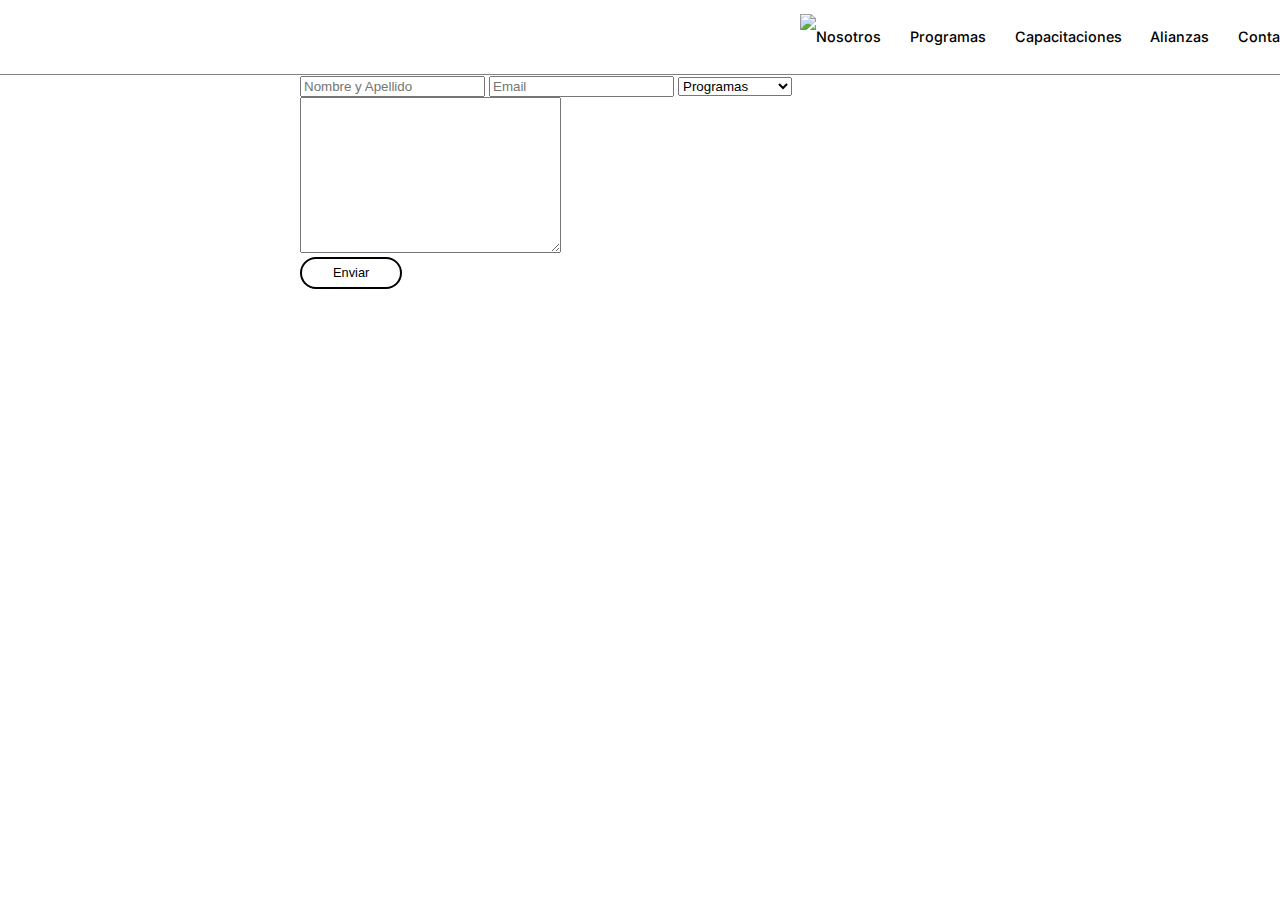
==== maquetacion/index.html @ 1fb301ec "I move styles from index to css" ====
<!DOCTYPE html>
<html lang="en">
<head>
    <meta charset="UTF-8">
    <meta http-equiv="X-UA-Compatible" content="IE=edge">
    <meta name="viewport" content="width=device-width, initial-scale=1.0">
    <title>Cluster 2 - X Academy</title>
    <link rel="stylesheet" href="https://necolas.github.io/normalize.css/8.0.1/normalize.css">
    <link rel="preconnect" href="https://fonts.googleapis.com">
    <link rel="preconnect" href="https://fonts.gstatic.com" crossorigin>
    <link href="https://fonts.googleapis.com/css2?family=Inter:wght@400;500;600&display=swap" rel="stylesheet">
    <link rel="stylesheet" href="styles.css">
</head>
<body class="mybody">
    <div id="navbar" class="mynavbar">
        <div id="navbar-left">
            <img src="technology-with-purpose.svg">
        </div>
        <div id="navbar-right" class="navbar-right">
            <p>Nosotros</p>
            <p>Programas</p>
            <p>Capacitaciones</p>
            <p>Alianzas</p>
            <p>Contacto</p>
            <button>Sumate +</button>
        </div>
    </div>
    <div id="contact-form">
        <form class="form-contact" action="">
            <div>
                <input type="text" placeholder="Nombre y Apellido">
                <input type="email" placeholder="Email">
                <select name="" id="">
                    <option value="">Programas</option>
                    <option value="">Capacitaciones</option>
                </select>
            </div>
            <div>
                <textarea name="" cols="30" rows="10"></textarea>
            </div>
            <div>
                <button>Enviar</button>
            </div>
        </form>
    </div>
</body>
</html>
---- maquetacion/styles.css ----
html {
    font-family: 'Inter', sans-serif;
    font-size: 16px;
}
.mybody{
    margin: 0;
}
.mynavbar{
    display: flex;
    border-bottom: 1px solid gray; 
    padding: 14px 800px;
    justify-content: space-between;
}
.navbar-right{
    display: flex;
    align-items: center;
}

p {
    margin-right: 2em;
    font-weight: bold;
    font-size: 0.9em;
    font-weight: 500;
}

button {
    background-color: white;
    border-radius: 30px;
    padding: 0px 1.5em;
    height: 2.5em;
    border: 2px solid black;
    font-size: 0.8em;
    width: 8em;
}

div#navbar-left img {
    width: 8em;
}
.fusion-logo{
    display: block;
    float: left;
    max-width: 100%;
}

.form-contact{
    margin: 0 300px;
}

@media (width >= 2500px) {
    html {
        font-size: 28px;
    }
}

@media (width >= 3500px) {
    html {
        font-size: 32px;
    }
}
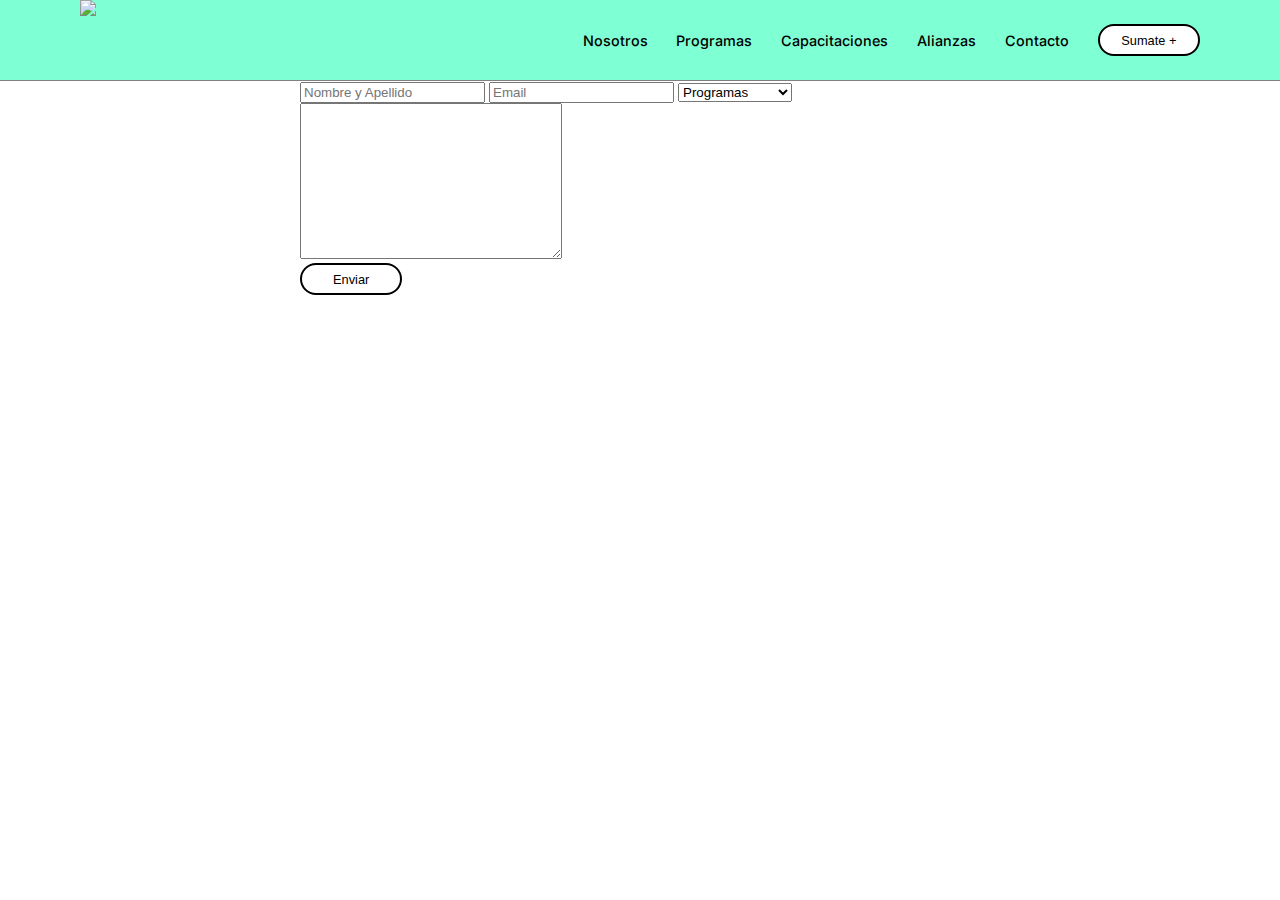
==== commit 1388f592: "header css" ====
--- a/maquetacion/index.html
+++ b/maquetacion/index.html
@@ -13,7 +13,7 @@
 </head>
 <body class="mybody">
     <div id="navbar" class="mynavbar">
-        <div id="navbar-left">
+        <div id="navbar-left" class="navbar-left">
             <img src="technology-with-purpose.svg">
         </div>
         <div id="navbar-right" class="navbar-right">
--- a/maquetacion/styles.css
+++ b/maquetacion/styles.css
@@ -11,14 +11,24 @@
 .mynavbar{
     display: flex;
     border-bottom: 1px solid gray; 
-    padding: 14px 800px;
+    padding: 0px 80px;
     justify-content: space-between;
+    background-color: aquamarine;
+    height: 80px;
+    
 }
 .navbar-right{
     display: flex;
     align-items: center;
+    
+    
+    
 }
+.navbar-left{
+    display: flex;
 
+    
+}
 p {
     margin-right: 2em;
     font-weight: bold;
@@ -28,7 +38,7 @@
 
 button {
     background-color: white;
-    border-radius: 30px;
+    border-radius: 32px;
     padding: 0px 1.5em;
     height: 2.5em;
     border: 2px solid black;
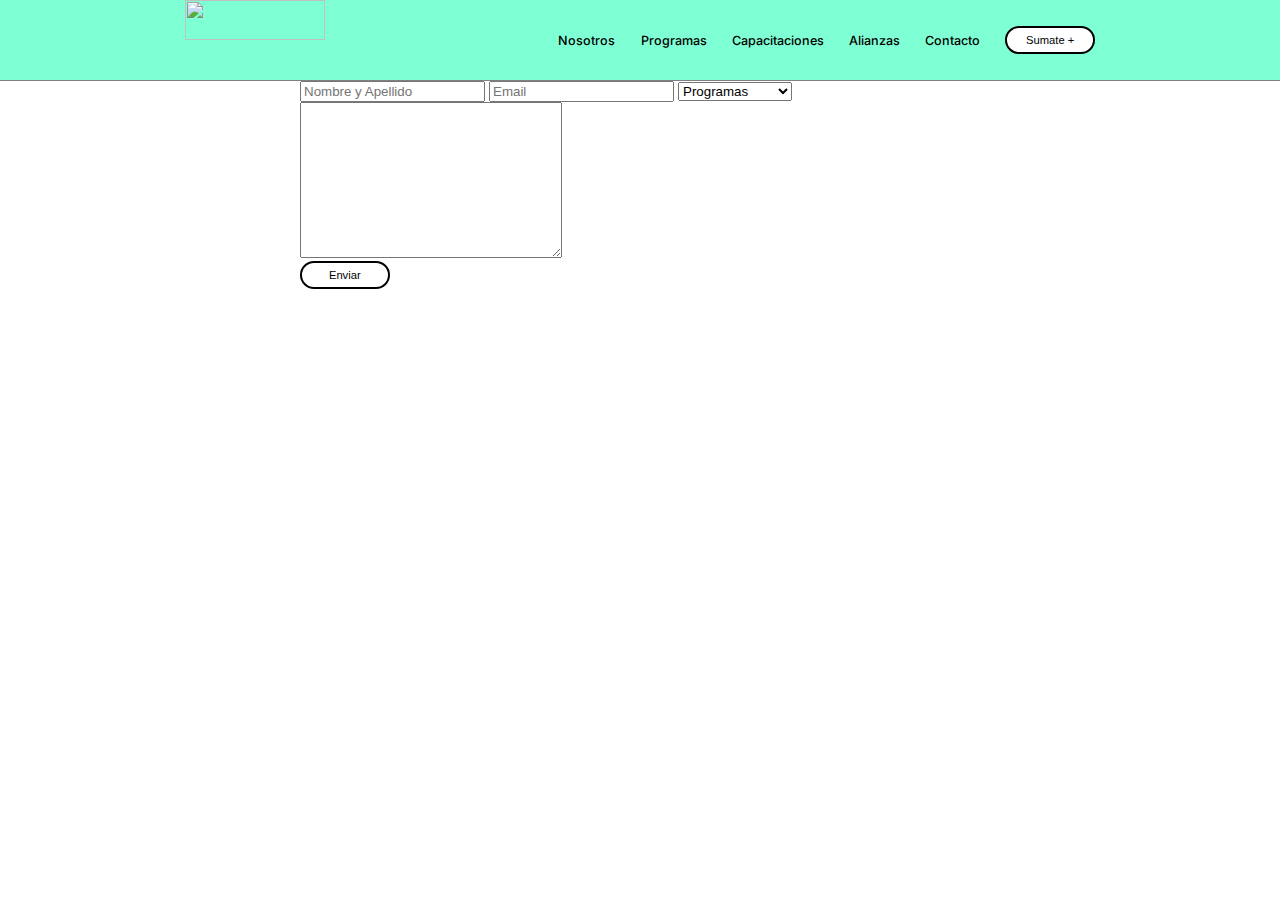
==== commit be7846d1: "acomodo componentes del header logo y font size de letras" ====
--- a/maquetacion/index.html
+++ b/maquetacion/index.html
@@ -14,7 +14,7 @@
 <body class="mybody">
     <div id="navbar" class="mynavbar">
         <div id="navbar-left" class="navbar-left">
-            <img src="technology-with-purpose.svg">
+            <img src="technology-with-purpose.svg" class="logo">
         </div>
         <div id="navbar-right" class="navbar-right">
             <p>Nosotros</p>
--- a/maquetacion/styles.css
+++ b/maquetacion/styles.css
@@ -3,7 +3,7 @@
 
 html {
     font-family: 'Inter', sans-serif;
-    font-size: 16px;
+    font-size: 14px;
 }
 .mybody{
     margin: 0;
@@ -11,11 +11,14 @@
 .mynavbar{
     display: flex;
     border-bottom: 1px solid gray; 
-    padding: 0px 80px;
+    padding: 0px 185px;
     justify-content: space-between;
     background-color: aquamarine;
     height: 80px;
-    
+ .logo{
+    height: 40px;
+    width: 142px;
+ }   
 }
 .navbar-right{
     display: flex;
@@ -26,8 +29,8 @@
 }
 .navbar-left{
     display: flex;
-
-    
+    float: left;
+    box-sizing: border-box;
 }
 p {
     margin-right: 2em;
@@ -47,7 +50,7 @@
 }
 
 div#navbar-left img {
-    width: 8em;
+    width: 10em;
 }
 .fusion-logo{
     display: block;
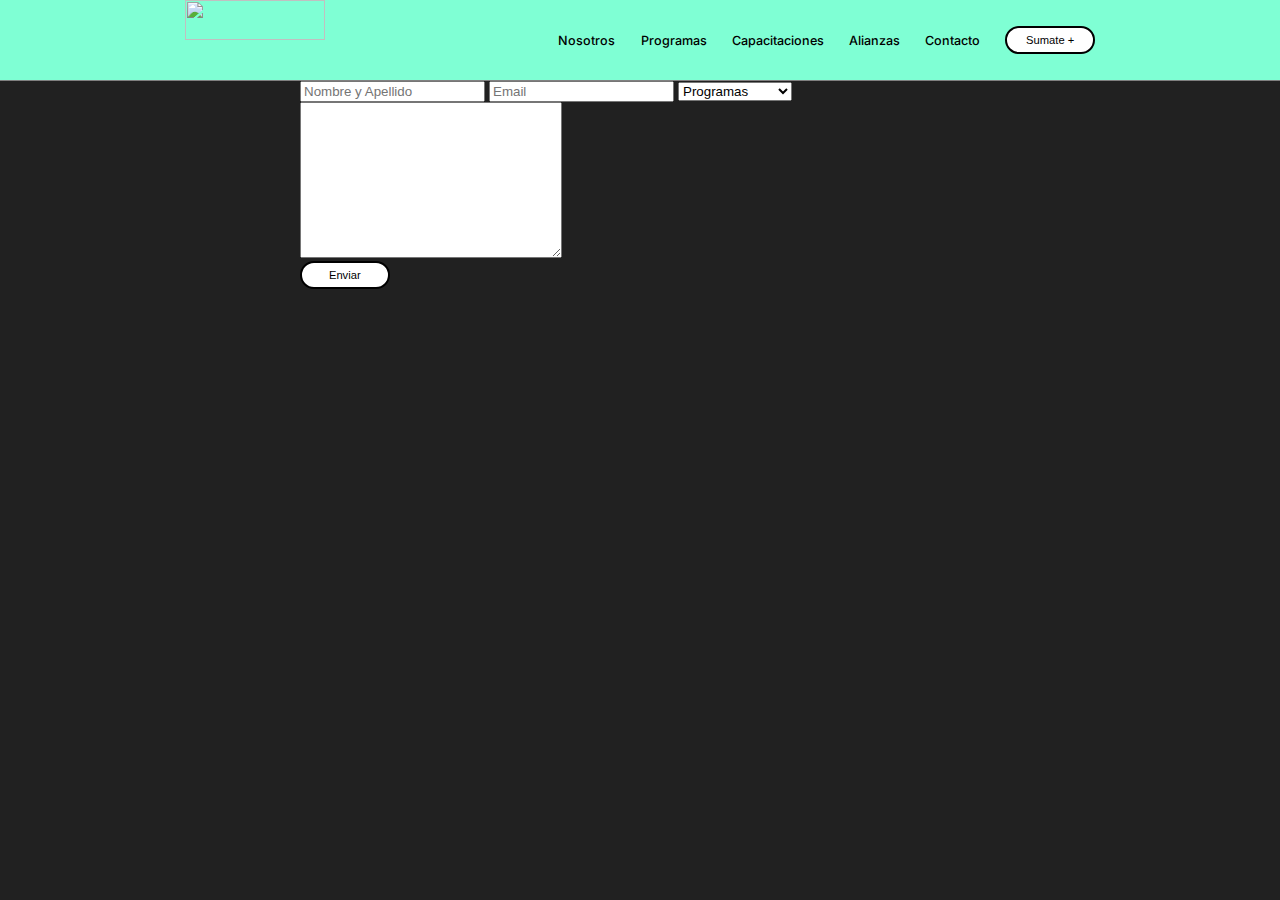
==== commit 1ce27053: "agrego menu.css y modifico css del head, agrego javascript en index" ====
--- a/maquetacion/index.html
+++ b/maquetacion/index.html
@@ -10,6 +10,7 @@
     <link rel="preconnect" href="https://fonts.gstatic.com" crossorigin>
     <link href="https://fonts.googleapis.com/css2?family=Inter:wght@400;500;600&display=swap" rel="stylesheet">
     <link rel="stylesheet" href="styles.css">
+    <link rel="stylesheet" href="menu.css">
 </head>
 <body class="mybody">
     <div id="navbar" class="mynavbar">
@@ -24,7 +25,43 @@
             <p>Contacto</p>
             <button>Sumate +</button>
         </div>
+            <div class="hidemenu">
+            <div id='menu'>
+                <div class='menu-line1'></div>
+                <div class='menu-line2'></div>
+                <div class='menu-line3'></div>
+              </div>
+              <div class='nav-page1'>
+                <span>Nosotros</span>
+                <span>Programas</span>
+                <span>Capacitaciones</span>
+                <span>Alianzas</span>
+                <span>Contacto</span>
+                <span>Sumate +</span>
+              </div>
+              <div class='nav-page2'></div>
+            </div>
+        
+        
     </div>
+    <script>
+        window.onload=()=>{
+    const $ = document.querySelector.bind(document);
+const $All = document.querySelectorAll.bind(document);
+
+$('#menu').onclick=()=>{ 
+$('#menu').classList.toggle('rotate')
+$('.nav-page1').classList.toggle('transform')
+$('.nav-page2').classList.toggle('transform')
+$('.menu-line1').classList.toggle('rotate1')
+$('.menu-line2').classList.toggle('rotate2')
+$('.menu-line3').classList.toggle('rotate3')
+}
+
+}
+    </script>
+        
+
     <div id="contact-form">
         <form class="form-contact" action="">
             <div>
--- a/maquetacion/styles.css
+++ b/maquetacion/styles.css
@@ -48,7 +48,6 @@
     font-size: 0.8em;
     width: 8em;
 }
-
 div#navbar-left img {
     width: 10em;
 }
@@ -60,6 +59,11 @@
 
 .form-contact{
     margin: 0 300px;
+}
+@media (width < 1100px) {
+    .navbar-right {
+        display: none;
+    }
 }
 
 @media (width >= 2500px) {
@@ -73,3 +77,7 @@
         font-size: 32px;
     }
 }
+
+
+
+
--- a/maquetacion/menu.css
+++ b/maquetacion/menu.css
@@ -0,0 +1,97 @@
+body{
+    width: 100vw;
+    height: 100vh;
+    background-color: #212121;
+    overflow: hidden;
+   }
+   
+   #menu{
+     position: fixed;
+     right: 2rem;
+     top: 2rem;
+     width: 30px;
+     height: 30px;
+     display: flex;
+     flex-direction: column;
+     justify-content: center;
+     align-items: center;
+     transition: .5s;
+     z-index: 10;
+   }
+   
+   .menu-line1{
+     width: 100%;
+     height: 2px;
+     background: #000000;
+     transition: .6s;
+   }
+   
+   .menu-line2{
+     width: 100%;
+     height: 2px;
+     margin-top: .7rem;
+     background: #000000;
+     transition: .6s;
+   }
+   .menu-line3{
+    width: 100%;
+    height: 2px;
+    margin-top: .7rem;
+    background: #000000;
+    transition: .6s;
+  }
+   
+   .rotate{
+     transform: rotateZ(180deg)
+   }
+   .rotate1{
+     background: #212121;
+     transform: rotateZ(45deg);
+   }
+   .rotate2{
+     background: #212121;
+     width: 100%;
+     transform:  translate(0,-0.8rem) rotateZ(-45deg);
+   }
+   .rotate3{
+   display: none;
+   
+  }
+   .nav-page1{
+     position: fixed ;
+     align-items: flex-start;
+     top:0 ;
+     left: 0;
+     background: whitesmoke;
+     width: 60%;
+     height: 70vh;
+     display: flex;
+     flex-direction: column;
+     justify-content: center;
+     align-items: center;
+     color: #212121;
+     transform: translate(0,-100%);
+     transition: .5s;
+   }
+   .nav-page1 span{
+     padding: 1rem;
+   }
+   .nav-page2{
+     position: fixed;
+     top:0 ;
+     left: 60%;
+     background: whitesmoke;
+     width: 40%;
+     height: 70vh;
+     transition: .8s;
+     transform: translate(0,-100%);
+   }
+   
+   .transform{
+     transform: translate(0,0);
+   }
+   @media (width >= 1100px) {
+    .hidemenu {
+        display: none;
+    }
+}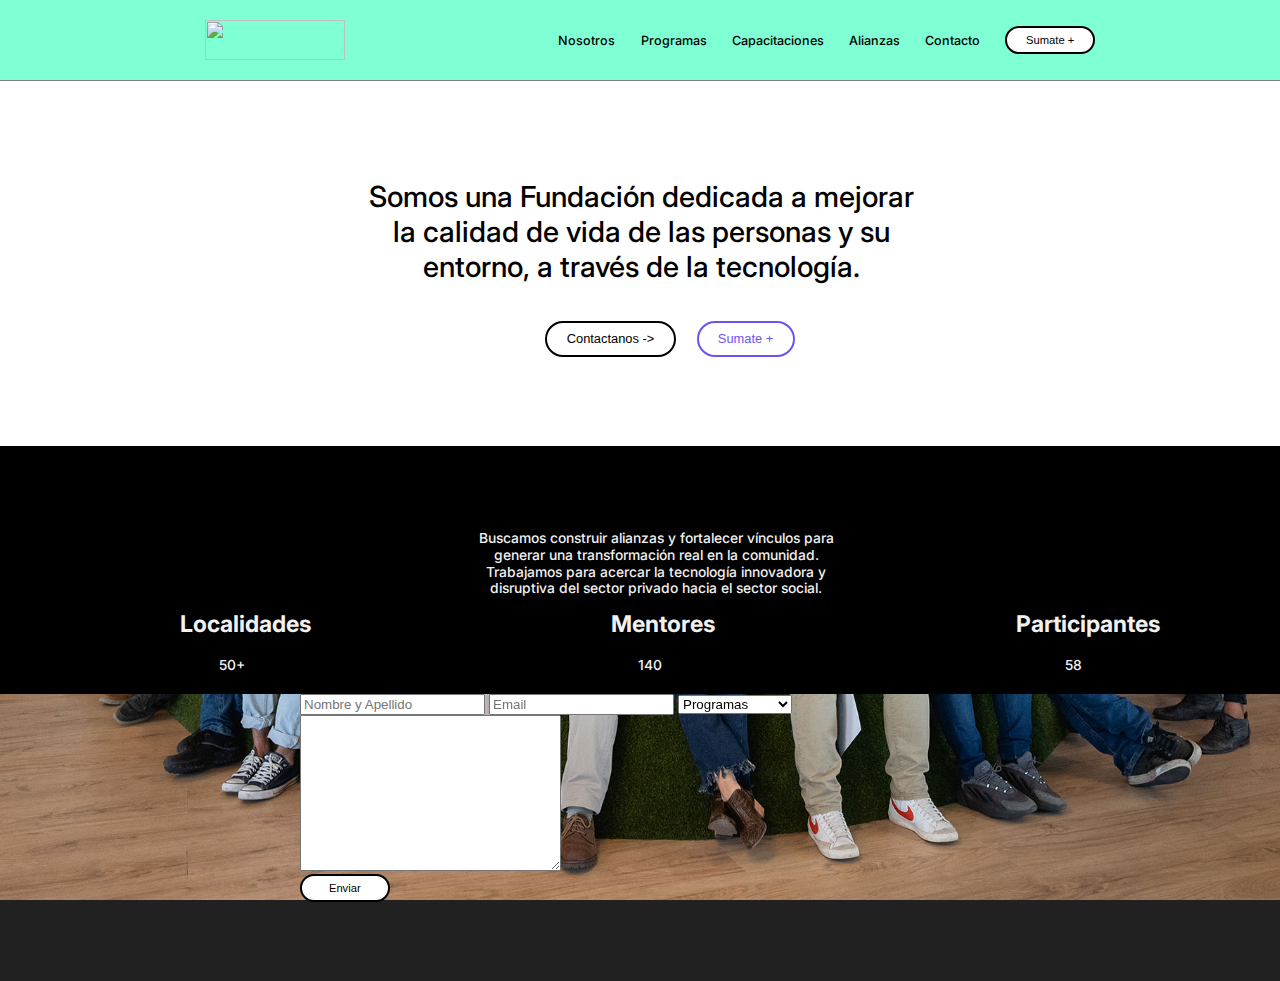
==== commit 376a9b00: "Agrego texto css y animación texto y contador" ====
--- a/maquetacion/index.html
+++ b/maquetacion/index.html
@@ -11,6 +11,7 @@
     <link href="https://fonts.googleapis.com/css2?family=Inter:wght@400;500;600&display=swap" rel="stylesheet">
     <link rel="stylesheet" href="styles.css">
     <link rel="stylesheet" href="menu.css">
+    
 </head>
 <body class="mybody">
     <div id="navbar" class="mynavbar">
@@ -60,25 +61,95 @@
 
 }
     </script>
+       <!-- <div class="img-fondo"></div> -->
+       <div class="contenedor">
+        <div class="contenido somos-text">
+          
+          <p>Somos una Fundación dedicada a mejorar <br>
+             la calidad de vida de las personas y su <br>
+              entorno, a través de la tecnología.</p>
+              <div>
+              <button class="button-contacto">Contactanos -></button>
+              <button class="button-contacto button-blue">Sumate +</button>
+              </div>
+              
+        </div>
+        <div class="contenido somos-text second-text">
+          <div><p>Buscamos construir alianzas y fortalecer vínculos para<br>
+                 generar una transformación real en la comunidad.<br>
+                 Trabajamos para acercar la tecnología innovadora y <br>
+                 disruptiva del sector privado hacia el sector social.</p>
+          </div>
+          <div>
+            <div class="columnas">
+                <div class="columna">
+                  <h2>Localidades</h2>
+                  <p><span id="contador-localidades">0</span>+</p>
+                </div>
+                <div class="columna">
+                  <h2>Mentores</h2>
+                  <p><span id="contador-mentores">0</span></p>
+                </div>
+                <div class="columna">
+                  <h2>Participantes</h2>
+                  <p><span id="contador-participantes">0</span></p>
+                </div>
+              </div>
+              
+          </div>
+            <!-- contador-->
+            <script>function animateContador(id, start, end, duration) {
+                let current = start;
+                const increment = Math.ceil((end - start) / duration * 10);
+              
+                const timer = setInterval(function() {
+                  current += increment;
+                  document.getElementById(id).textContent = current;
+              
+                  if (current >= end) {
+                    clearInterval(timer);
+                  }
+                }, 10);
+              }
+              
+              window.addEventListener('load', function() {
+                animateContador('contador-localidades', 0, 50, 2000);
+                animateContador('contador-mentores', 0, 301, 3000);
+                animateContador('contador-participantes', 0, 58, 2500);
+              });
+              </script>
+            
+            <!-- fin contador-->
+                
+                
+          </div>
+        <div id="contact-form">
+            <form class="form-contact" action="">
+                <div>
+                    <input type="text" placeholder="Nombre y Apellido">
+                    <input type="email" placeholder="Email">
+                    <select name="" id="">
+                        <option value="">Programas</option>
+                        <option value="">Capacitaciones</option>
+                    </select>
+                </div>
+                <div>
+                    <textarea name="" cols="30" rows="10"></textarea>
+                </div>
+                <div>
+                    <button>Enviar</button>
+                </div>
+            </form>
+        </div>
+
+      </div>
+
+
+       
         
 
-    <div id="contact-form">
-        <form class="form-contact" action="">
-            <div>
-                <input type="text" placeholder="Nombre y Apellido">
-                <input type="email" placeholder="Email">
-                <select name="" id="">
-                    <option value="">Programas</option>
-                    <option value="">Capacitaciones</option>
-                </select>
-            </div>
-            <div>
-                <textarea name="" cols="30" rows="10"></textarea>
-            </div>
-            <div>
-                <button>Enviar</button>
-            </div>
-        </form>
-    </div>
+
+
+    
 </body>
 </html>--- a/maquetacion/styles.css
+++ b/maquetacion/styles.css
@@ -1,37 +1,40 @@
-
-
-
 html {
     font-family: 'Inter', sans-serif;
     font-size: 14px;
 }
-.mybody{
+
+.mybody {
     margin: 0;
 }
-.mynavbar{
-    display: flex;
-    border-bottom: 1px solid gray; 
+
+.mynavbar {
+    display: flex;
+    border-bottom: 1px solid gray;
     padding: 0px 185px;
     justify-content: space-between;
     background-color: aquamarine;
     height: 80px;
- .logo{
-    height: 40px;
-    width: 142px;
- }   
-}
-.navbar-right{
+
+    .logo {
+        height: 40px;
+        width: 142px;
+    }
+}
+
+.navbar-right {
     display: flex;
     align-items: center;
-    
-    
-    
-}
-.navbar-left{
+
+
+
+}
+
+.navbar-left {
     display: flex;
     float: left;
     box-sizing: border-box;
 }
+
 p {
     margin-right: 2em;
     font-weight: bold;
@@ -47,37 +50,172 @@
     border: 2px solid black;
     font-size: 0.8em;
     width: 8em;
-}
+    cursor:pointer;
+}
+.button-contacto {
+    background-color: white;
+    border-radius: 32px;
+    padding: 0px 1.5em;
+    height: 2.8em;
+    border: 2px solid black;
+    font-size: 0.4em;
+    width: auto;
+    cursor:pointer;
+    align-items: center;
+    justify-content: center;
+
+   
+
+}
+.button-contacto:hover {
+    background-color: rgb(0, 0, 0);
+    color: #f1f1f1;
+  }
+.button-blue {
+    background-color: white;
+    border: 2px solid rgb(107, 83, 240);
+    color: rgb(107, 83, 240);
+    align-items: center;
+    justify-content: center;
+    margin-left: 1em;
+   
+
+}
+.button-blue:hover {
+    background-color: rgb(107, 83, 240);
+    color: #f1f1f1;
+  }
 div#navbar-left img {
     width: 10em;
-}
-.fusion-logo{
+    padding: 20px;
+}
+
+.fusion-logo {
     display: block;
     float: left;
     max-width: 100%;
 }
 
-.form-contact{
+/*div e imagen de fondo y texto */
+body {
+    margin: 0;
+    padding: 0;
+    height: 100%;
+}
+
+.contenedor {
+    position: relative;
+    width: 100%;
+    min-height: 100%;
+    height: 100vh;
+    overflow-y: scroll;
+    background-image: url('./images/twp-home.jpg');
+    background-attachment: fixed;
+    background-size: cover;
+}
+
+.contenido {
+    height: 7em;
+    position: relative;
+    top: 0;
+    bottom: 0;
+    width: 100%;
+    padding: 20px;
+    margin: 50px auto;
+    background: #f1f1f1;
+    overflow-y: scroll;
+}
+
+.somos-text {
+    margin: 0px;
+    width: 100%;
+    text-align: center;
+    font-size: 2.3em;
+    line-height: 1.2;
+    background-color: rgb(255, 255, 255);
+    background-position: center center;
+    background-repeat: no-repeat;
+    border-width: 0px 0px 0px 0px;
+    border-color: var(--awb-color3);
+    border-style: solid;
+    padding-top: 70px;
+    margin-top: 0px;
+    padding-right: 30px;
+    padding-bottom: 70px;
+    margin-bottom: 0px;
+    padding-left: 30px;
+    
+}
+.second-text{
+    background-color: black;
+    color: #f1f1f1;
+    font-size: 1.1em;
+    
+    
+}
+
+/* fin imagen fondo */
+
+/*contador*/
+.columnas {
+    display: flex;
+    justify-content: space-around;
+  }
+  
+  .columna {
+    text-align: center;
+  }
+  
+  .columna h2 {
+    margin-top: 0;
+  }
+  
+  @keyframes contador {
+    from {
+      opacity: 0;
+    }
+    to {
+      opacity: 1;
+    }
+  }
+/*fin contador*/
+.form-contact {
+    position: relative;
     margin: 0 300px;
 }
+
 @media (width < 1100px) {
     .navbar-right {
         display: none;
     }
 }
 
-@media (width >= 2500px) {
+@media (width >=2500px) {
     html {
         font-size: 28px;
     }
 }
 
-@media (width >= 3500px) {
+@media (width >=3500px) {
     html {
         font-size: 32px;
     }
 }
 
-
-
-
+/*scroll prueba*/
+#global {
+    height: 300px;
+    width: 200px;
+    border: 1px solid #ddd;
+    background: #f1f1f1;
+    overflow-y: scroll;
+}
+
+#mensajes {
+    height: auto;
+}
+
+.texto {
+    padding: 4px;
+    background: #fff;
+}--- a/maquetacion/menu.css
+++ b/maquetacion/menu.css
@@ -16,7 +16,8 @@
      justify-content: center;
      align-items: center;
      transition: .5s;
-     z-index: 10;
+     z-index: 9999;
+     
    }
    
    .menu-line1{
@@ -60,6 +61,7 @@
    .nav-page1{
      position: fixed ;
      align-items: flex-start;
+     z-index: 9998;
      top:0 ;
      left: 0;
      background: whitesmoke;
@@ -70,8 +72,9 @@
      justify-content: center;
      align-items: center;
      color: #212121;
-     transform: translate(0,-100%);
-     transition: .5s;
+     transform: translate(110%,-100%);
+     width: -webkit-fill-available;
+     transition: .1s;
    }
    .nav-page1 span{
      padding: 1rem;
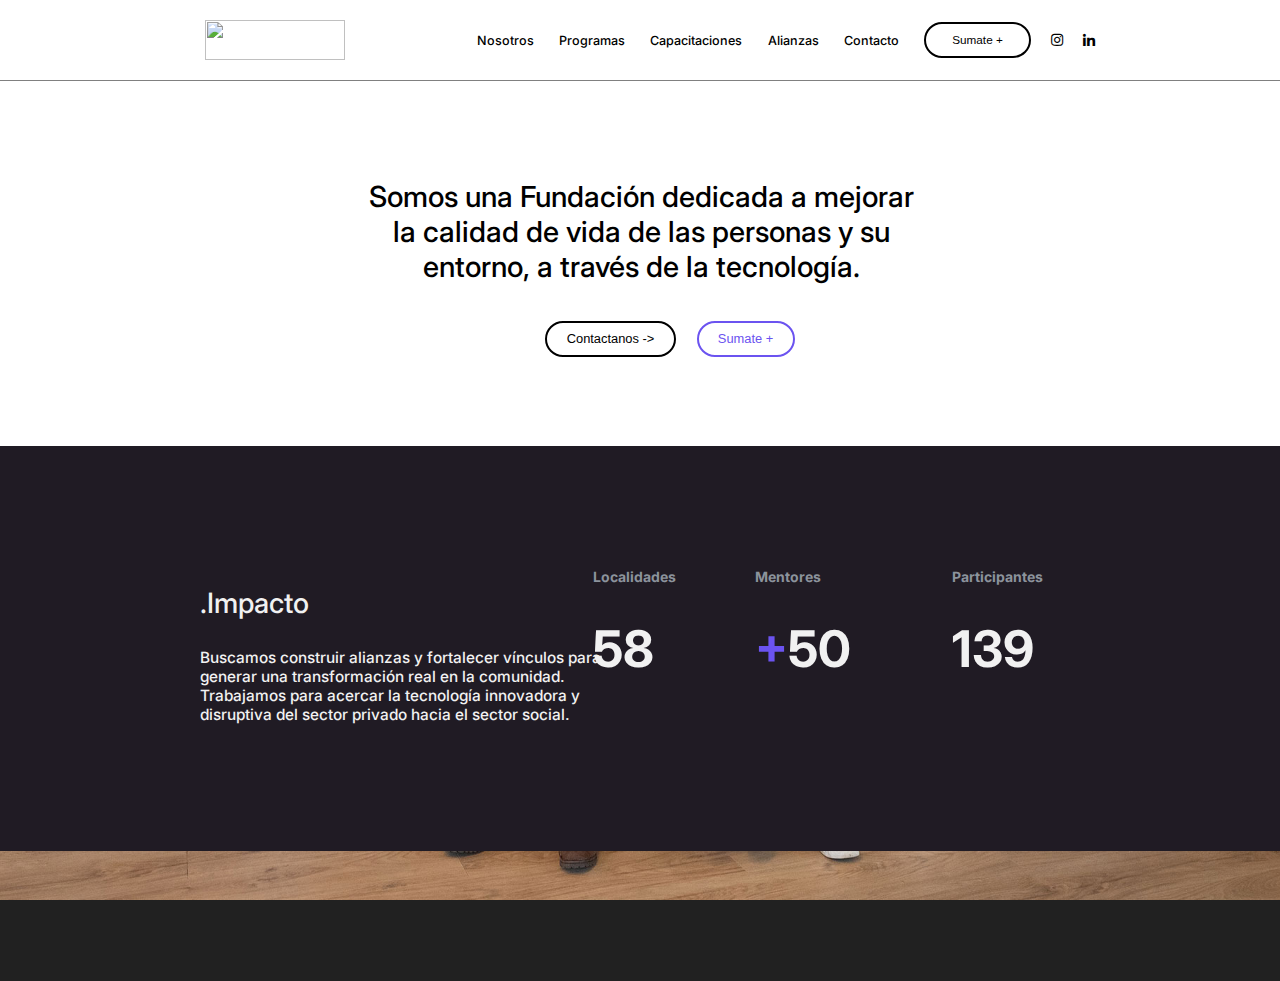
==== commit 42caef1e: "I modify css for high resolutions and mobile. creed div from .Programs" ====
--- a/maquetacion/index.html
+++ b/maquetacion/index.html
@@ -1,155 +1,218 @@
 <!DOCTYPE html>
 <html lang="en">
+
 <head>
-    <meta charset="UTF-8">
-    <meta http-equiv="X-UA-Compatible" content="IE=edge">
-    <meta name="viewport" content="width=device-width, initial-scale=1.0">
-    <title>Cluster 2 - X Academy</title>
-    <link rel="stylesheet" href="https://necolas.github.io/normalize.css/8.0.1/normalize.css">
-    <link rel="preconnect" href="https://fonts.googleapis.com">
-    <link rel="preconnect" href="https://fonts.gstatic.com" crossorigin>
-    <link href="https://fonts.googleapis.com/css2?family=Inter:wght@400;500;600&display=swap" rel="stylesheet">
-    <link rel="stylesheet" href="styles.css">
-    <link rel="stylesheet" href="menu.css">
-    
+  <meta charset="UTF-8">
+  <meta http-equiv="X-UA-Compatible" content="IE=edge">
+  <meta name="viewport" content="width=device-width, initial-scale=1.0">
+  <title>Cluster 2 - X Academy</title>
+  <link rel="stylesheet" href="https://cdnjs.cloudflare.com/ajax/libs/font-awesome/5.15.3/css/all.min.css" />
+  <link rel="stylesheet" href="https://necolas.github.io/normalize.css/8.0.1/normalize.css">
+  <link rel="preconnect" href="https://fonts.googleapis.com">
+  <link rel="preconnect" href="https://fonts.gstatic.com" crossorigin>
+  <link href="https://fonts.googleapis.com/css2?family=Inter:wght@400;500;600&display=swap" rel="stylesheet">
+  <link rel="stylesheet" href="styles.css">
+  <link rel="stylesheet" href="menu.css">
+
 </head>
+
 <body class="mybody">
-    <div id="navbar" class="mynavbar">
-        <div id="navbar-left" class="navbar-left">
-            <img src="technology-with-purpose.svg" class="logo">
-        </div>
-        <div id="navbar-right" class="navbar-right">
-            <p>Nosotros</p>
-            <p>Programas</p>
-            <p>Capacitaciones</p>
-            <p>Alianzas</p>
-            <p>Contacto</p>
-            <button>Sumate +</button>
-        </div>
-            <div class="hidemenu">
-            <div id='menu'>
-                <div class='menu-line1'></div>
-                <div class='menu-line2'></div>
-                <div class='menu-line3'></div>
-              </div>
-              <div class='nav-page1'>
-                <span>Nosotros</span>
-                <span>Programas</span>
-                <span>Capacitaciones</span>
-                <span>Alianzas</span>
-                <span>Contacto</span>
-                <span>Sumate +</span>
-              </div>
-              <div class='nav-page2'></div>
+  <div id="navbar" class="mynavbar">
+    <div id="navbar-left" class="navbar-left">
+      <a href="index.html"><img src="technology-with-purpose.svg" class="logo"></a>
+
+    </div>
+    <div id="navbar-right" class="navbar-right">
+      <p><a href="nosotros.html" class="enlace">Nosotros</a></p>
+      <p>Programas</p>
+      <p>Capacitaciones</p>
+      <p>Alianzas</p>
+      <p>Contacto</p>
+      <button>Sumate +</button>
+      <span class="fab fa-instagram margin-left" style="color: #000;"></span>
+      <a href="https://www.linkedin.com/in/vicente-perrotta-397538225/" target="_blank">
+        <span class="fab fa-linkedin-in margin-left" style="color: #000; background-color: transparent;"></span>
+      </a>
+    </div>
+    <div class="hidemenu">
+      <div id='menu'>
+        <div class='menu-line1'></div>
+        <div class='menu-line2'></div>
+        <div class='menu-line3'></div>
+      </div>
+      <div class='nav-page1'>
+        <span><a href="nosotros.html" class="enlace">Nosotros</a></span>
+        <span>Programas</span>
+        <span>Capacitaciones</span>
+        <span>Alianzas</span>
+        <span>Contacto</span>
+        <span>Sumate +</span>
+      </div>
+      <div class='nav-page2'></div>
+    </div>
+
+
+  </div>
+  <script>
+    window.onload = () => {
+      const $ = document.querySelector.bind(document);
+      const $All = document.querySelectorAll.bind(document);
+
+      $('#menu').onclick = () => {
+        $('#menu').classList.toggle('rotate')
+        $('.nav-page1').classList.toggle('transform')
+        $('.nav-page2').classList.toggle('transform')
+        $('.menu-line1').classList.toggle('rotate1')
+        $('.menu-line2').classList.toggle('rotate2')
+        $('.menu-line3').classList.toggle('rotate3')
+      }
+
+    }
+  </script>
+  <!-- <div class="img-fondo"></div> -->
+  <div class="contenedor">
+    <div class="contenido somos-text">
+
+      <p>Somos una Fundación dedicada a mejorar <br>
+        la calidad de vida de las personas y su <br>
+        entorno, a través de la tecnología.</p>
+      <div>
+        <button class="button-contacto">Contactanos -></button>
+        <button class="button-contacto button-blue">Sumate +</button>
+      </div>
+
+    </div>
+    <div class="container2">
+
+      <div class="div1 second-text">
+        <div class="centrado">
+
+          <div class="informacion">
+            <p id="titulo">.Impacto</p>
+            <p id="alianzas">Buscamos construir alianzas y fortalecer vínculos para<br>
+              generar una transformación real en la comunidad.<br>
+              Trabajamos para acercar la tecnología innovadora y <br>
+              disruptiva del sector privado hacia el sector social.</p>
+          </div>
+        </div>
+      </div>
+
+      <div class="div2 second-text">
+        <div class="centrado">
+          <div class="columnas">
+            <div class="columna num-size">
+              <h2>Localidades</h2>
+              <p><span id="contador-localidades">0</span></p>
             </div>
-        
-        
-    </div>
-    <script>
-        window.onload=()=>{
-    const $ = document.querySelector.bind(document);
-const $All = document.querySelectorAll.bind(document);
-
-$('#menu').onclick=()=>{ 
-$('#menu').classList.toggle('rotate')
-$('.nav-page1').classList.toggle('transform')
-$('.nav-page2').classList.toggle('transform')
-$('.menu-line1').classList.toggle('rotate1')
-$('.menu-line2').classList.toggle('rotate2')
-$('.menu-line3').classList.toggle('rotate3')
-}
-
-}
+            <div class="columna num-size">
+              <h2>Mentores</h2>
+              <p><span class="signo-mas">+</span><span id="contador-mentores">0</span></p>
+            </div>
+            <div class="columna num-size">
+              <h2>Participantes</h2>
+              <p><span id="contador-participantes">0</span></p>
+            </div>
+          </div>
+        </div>
+      </div>
+    </div>
+    <!-- contador-->
+    <script>function animateContador(id, start, end, duration) {
+        let current = start;
+        const increment = Math.ceil((end - start) / duration * 10);
+
+        const timer = setInterval(function () {
+          current += increment;
+          document.getElementById(id).textContent = current;
+
+          if (current >= end) {
+            clearInterval(timer);
+          }
+        }, 10);
+      }
+
+      window.addEventListener('load', function () {
+        animateContador('contador-localidades', 0, 58, 2000);
+        animateContador('contador-mentores', 0, 50, 3000);
+        animateContador('contador-participantes', 1, 301, 2500);
+      });
     </script>
-       <!-- <div class="img-fondo"></div> -->
-       <div class="contenedor">
-        <div class="contenido somos-text">
-          
-          <p>Somos una Fundación dedicada a mejorar <br>
-             la calidad de vida de las personas y su <br>
-              entorno, a través de la tecnología.</p>
-              <div>
-              <button class="button-contacto">Contactanos -></button>
-              <button class="button-contacto button-blue">Sumate +</button>
-              </div>
-              
-        </div>
-        <div class="contenido somos-text second-text">
-          <div><p>Buscamos construir alianzas y fortalecer vínculos para<br>
-                 generar una transformación real en la comunidad.<br>
-                 Trabajamos para acercar la tecnología innovadora y <br>
-                 disruptiva del sector privado hacia el sector social.</p>
-          </div>
-          <div>
-            <div class="columnas">
-                <div class="columna">
-                  <h2>Localidades</h2>
-                  <p><span id="contador-localidades">0</span>+</p>
-                </div>
-                <div class="columna">
-                  <h2>Mentores</h2>
-                  <p><span id="contador-mentores">0</span></p>
-                </div>
-                <div class="columna">
-                  <h2>Participantes</h2>
-                  <p><span id="contador-participantes">0</span></p>
-                </div>
-              </div>
-              
-          </div>
-            <!-- contador-->
-            <script>function animateContador(id, start, end, duration) {
-                let current = start;
-                const increment = Math.ceil((end - start) / duration * 10);
-              
-                const timer = setInterval(function() {
-                  current += increment;
-                  document.getElementById(id).textContent = current;
-              
-                  if (current >= end) {
-                    clearInterval(timer);
-                  }
-                }, 10);
-              }
-              
-              window.addEventListener('load', function() {
-                animateContador('contador-localidades', 0, 50, 2000);
-                animateContador('contador-mentores', 0, 301, 3000);
-                animateContador('contador-participantes', 0, 58, 2500);
-              });
-              </script>
-            
-            <!-- fin contador-->
-                
-                
-          </div>
-        <div id="contact-form">
-            <form class="form-contact" action="">
-                <div>
-                    <input type="text" placeholder="Nombre y Apellido">
-                    <input type="email" placeholder="Email">
-                    <select name="" id="">
-                        <option value="">Programas</option>
-                        <option value="">Capacitaciones</option>
-                    </select>
-                </div>
-                <div>
-                    <textarea name="" cols="30" rows="10"></textarea>
-                </div>
-                <div>
-                    <button>Enviar</button>
-                </div>
-            </form>
-        </div>
-
-      </div>
-
-
-       
-        
-
-
-
-    
+
+    <!-- fin contador-->
+    <!-- Div vacío-->
+    <div class="contenedor">
+      <div class="contenido somos-text contenido-vacio">
+
+
+
+      </div>
+      <!--fin Div Vacío-->
+
+      <!--inicio programas************************************************************-->
+      <!--title*********************************-->
+      <div class="section-title">
+        <div class="content-title">
+          <p class="title">.Programas</p>
+
+        </div>
+      </div>
+
+      <!--fin title*****************************-->
+      <div class="program-section">
+        <div class="program-right">
+        <img src="images/xacademy.jpg" class="img-rounded">
+      </div>
+      <div class="program-left">
+        <div class="contenido somos-text programas">
+
+          <p>xAcademy es un programa de formación en tecnología llevado adelante 
+            por la Fundación Tecnología con Propósito junto a Santex que busca 
+            promover un cambio positivo en la comunidad a través de la educación
+            en IT, apuntando a lograr la inserción laboral de personas en el mundo
+            tecnológico.</p>
+          <div>
+            <button class="button-contacto">Mas info -></button>
+
+          </div>
+
+        </div>
+      </div>
+      
+    </div>
+
+      <!--fin programas***************************************************************-->
+
+      <!-- inicio formulario-->
+      <div id="contact-form">
+        <form class="form-contact" action="">
+          <div>
+            <input type="text" placeholder="Nombre y Apellido">
+            <input type="email" placeholder="Email">
+            <select name="" id="">
+              <option value="">Programas</option>
+              <option value="">Capacitaciones</option>
+            </select>
+          </div>
+          <div>
+            <textarea name="" cols="30" rows="10"></textarea>
+          </div>
+          <div>
+            <button>Enviar</button>
+          </div>
+        </form>
+      </div>
+      <!-- inicio formulario-->
+    </div>
+
+  </div>
+
+
+
+
+
+
+
+
 </body>
+
 </html>--- a/maquetacion/styles.css
+++ b/maquetacion/styles.css
@@ -3,8 +3,20 @@
     font-size: 14px;
 }
 
+.enlace {
+    color: black;
+    /* Cambia el color del texto a negro */
+    text-decoration: none;
+    /* Elimina la decoración de enlace subrayado */
+}
+
 .mybody {
     margin: 0;
+}
+
+/*sé que hay que optimizar pero he estado trajabando haha*/
+.margin-left {
+    margin-left: 20px;
 }
 
 .mynavbar {
@@ -12,7 +24,7 @@
     border-bottom: 1px solid gray;
     padding: 0px 185px;
     justify-content: space-between;
-    background-color: aquamarine;
+    background-color: rgb(255, 255, 255);
     height: 80px;
 
     .logo {
@@ -46,12 +58,13 @@
     background-color: white;
     border-radius: 32px;
     padding: 0px 1.5em;
-    height: 2.5em;
+    height: 3.1em;
     border: 2px solid black;
-    font-size: 0.8em;
-    width: 8em;
-    cursor:pointer;
-}
+    font-size: 0.84em;
+    width: 9.1em;
+    cursor: pointer;
+}
+
 .button-contacto {
     background-color: white;
     border-radius: 32px;
@@ -60,17 +73,19 @@
     border: 2px solid black;
     font-size: 0.4em;
     width: auto;
-    cursor:pointer;
+    cursor: pointer;
     align-items: center;
     justify-content: center;
 
-   
-
-}
+
+
+}
+
 .button-contacto:hover {
     background-color: rgb(0, 0, 0);
     color: #f1f1f1;
-  }
+}
+
 .button-blue {
     background-color: white;
     border: 2px solid rgb(107, 83, 240);
@@ -78,13 +93,15 @@
     align-items: center;
     justify-content: center;
     margin-left: 1em;
-   
-
-}
+
+
+}
+
 .button-blue:hover {
     background-color: rgb(107, 83, 240);
     color: #f1f1f1;
-  }
+}
+
 div#navbar-left img {
     width: 10em;
     padding: 20px;
@@ -123,7 +140,13 @@
     padding: 20px;
     margin: 50px auto;
     background: #f1f1f1;
-    overflow-y: scroll;
+
+}
+
+.contenido-vacio {
+    background: transparent;
+    background-color: transparent;
+
 }
 
 .somos-text {
@@ -144,40 +167,144 @@
     padding-bottom: 70px;
     margin-bottom: 0px;
     padding-left: 30px;
-    
-}
-.second-text{
+
+}
+
+.container2 {
+    /*width: 100%;
+    text-align: center;
+    alineo horizontalmente los elementos*/
+    background-color: #201b24;
+    height: 405px;
+    display: flex;
+    align-items: center;
+    justify-content: center;
+    text-align: center;
+    color: #ffffff;
+    padding: 0 15%;
+}
+
+.second-text {
     background-color: black;
     color: #f1f1f1;
+
+
+
+}
+
+.alianzas {
+    text-align: initial;
     font-size: 1.1em;
-    
-    
-}
-
-/* fin imagen fondo */
+    font-weight: normal;
+    font-family: 'Inter', sans-serif;
+    font-size: 14px;
+
+}
+
+.title {
+    font-size: 2.3em;
+    text-align: left;
+    padding-left: 5.4em;
+    position: absolute;
+
+}
+
+.title p {
+    padding-left: 5em;
+    position: absolute;
+}
+
+.content-title {
+    margin-top: 1.1em;
+    display: flex;
+}
+
+.programas {
+    background-color: white;
+
+}
+
+.div1 {
+
+    float: left;
+    width: 50%;
+    height: 300px;
+    box-sizing: border-box;
+}
+
+.div2 {
+    display: inline-block;
+    width: 50%;
+    height: 300px;
+    background-color: black;
+}
+
+.img-rounded {
+    border-radius: 0 40px 40px 40px;
+    display: inline-block;
+    z-index: 1;
+    position: relative;
+    vertical-align: middle;
+    max-width: 100%;
+    line-height: 1;
+    margin-left: 5.1em;
+    display: flex;
+
+}
+
+.signo-mas {
+    color: rgb(107, 83, 240);
+    /* Cambia el color del signo "+" a azul */
+}
+
+.contenido-vacio {
+    width: 100%;
+    height: 400px;
+    background-color: transparent;
+    /* Color de fondo opcional */
+}
+
+/* centrar div */
+.centrado {
+    display: flex;
+    align-items: center;
+    justify-content: center;
+    height: 100%;
+    background-color: #201b24;
+}
 
 /*contador*/
 .columnas {
     display: flex;
     justify-content: space-around;
-  }
-  
-  .columna {
+}
+
+.columna {
     text-align: center;
-  }
-  
-  .columna h2 {
+}
+
+.columna h2 {
     margin-top: 0;
-  }
-  
-  @keyframes contador {
+    position: absolute;
+    color: #8c939c;
+    font-size: 1em;
+}
+
+.num-size p {
+    font-size: 3.6em;
+    font-weight: bold;
+}
+
+@keyframes contador {
     from {
-      opacity: 0;
-    }
+        opacity: 0;
+    }
+
     to {
-      opacity: 1;
-    }
-  }
+        opacity: 1;
+    }
+}
+
 /*fin contador*/
 .form-contact {
     position: relative;
@@ -187,35 +314,160 @@
 @media (width < 1100px) {
     .navbar-right {
         display: none;
-    }
-}
+
+    }
+
+    p {
+        margin-right: 0;
+        font-weight: bold;
+        font-size: 0.9em;
+        font-weight: 500;
+    }
+
+    .contenedor p {
+        padding: 0em 0em;
+    }
+
+    .contenedor {
+        height: 3em;
+    }
+
+    .contenido {
+        height: auto;
+    }
+    .container2{
+        padding: 0px 20%;
+    }
+    .titulo{
+        padding: 0 0;
+
+    }
+    /*para div contador*/
+    .columnas {
+        display: flex;
+        flex-direction: column;
+        /* Cambio: establece la dirección de la columna */
+        align-items: center;
+        /* Cambio: centra los elementos horizontalmente */
+        justify-content: center;
+        /* Cambio: centra los elementos verticalmente */
+
+    }
+
+    .columna {
+        text-align: center;
+        margin-bottom: 10px;
+        /* Cambio: agrega un margen inferior para separar los elementos */
+
+    }
+
+    .columna p {
+        font-size: 2em;
+    }
+
+    .columna h2 {
+        position: inherit
+    }
+
+    .div1 {
+        height: 28em;
+    }
+
+    .div2 {
+        height: 28em;
+    }
+
+
+}
+
+.second-text .informacion #titulo {
+    font-size: 2em;
+    font-family: 'Inter', sans-serif;
+    text-align: left;
+}
+
+.second-text .informacion #alianzas {
+    font-size: 1.1em;
+    font-family: 'Inter', sans-serif;
+    text-align: left;
+}
+
+/*fin div contador*/
+
+/*seccion programas*/
+.program-section{
+background-color: white;
+display: flex;
+align-items: center;
+color: #000000;
+padding: 0 8%;
+}
+.section-title{
+    height: 100px;
+    background-color: white;
+    border-block-color: red;
+    padding: 10px;
+}
+.program-right{
+    float:left;
+    display: contents;
+}
+.program-left{
+    float: right;
+}
+/*fin seccion programas*/
+
+
+
+
+
 
 @media (width >=2500px) {
     html {
         font-size: 28px;
-    }
-}
+        
+    }
+
+    .mynavbar {
+        padding: 0px 185px;
+        height: 110px;
+    
+        .logo {
+            height: 60px;
+            width: 142px;
+        }
+    }
+    
+div#navbar-left img {
+    width: 19em;
+    padding: 27px 61px;
+}
+
 
 @media (width >=3500px) {
     html {
         font-size: 32px;
     }
-}
-
-/*scroll prueba*/
-#global {
-    height: 300px;
-    width: 200px;
-    border: 1px solid #ddd;
-    background: #f1f1f1;
-    overflow-y: scroll;
-}
-
-#mensajes {
-    height: auto;
-}
-
-.texto {
-    padding: 4px;
-    background: #fff;
-}+    button {
+        height: 2.5em;
+        border: 3px solid black;
+        font-size: 0.8em;
+        width: 8em;
+        
+    }
+    .mynavbar {
+        padding: 2px 399px;
+        height: 6em;
+    
+        .logo {
+            height: 103px;
+            
+        }
+    }
+    
+
+    div#navbar-left img {
+        width: 17em;
+        padding:  48px 148px;
+       }
+}}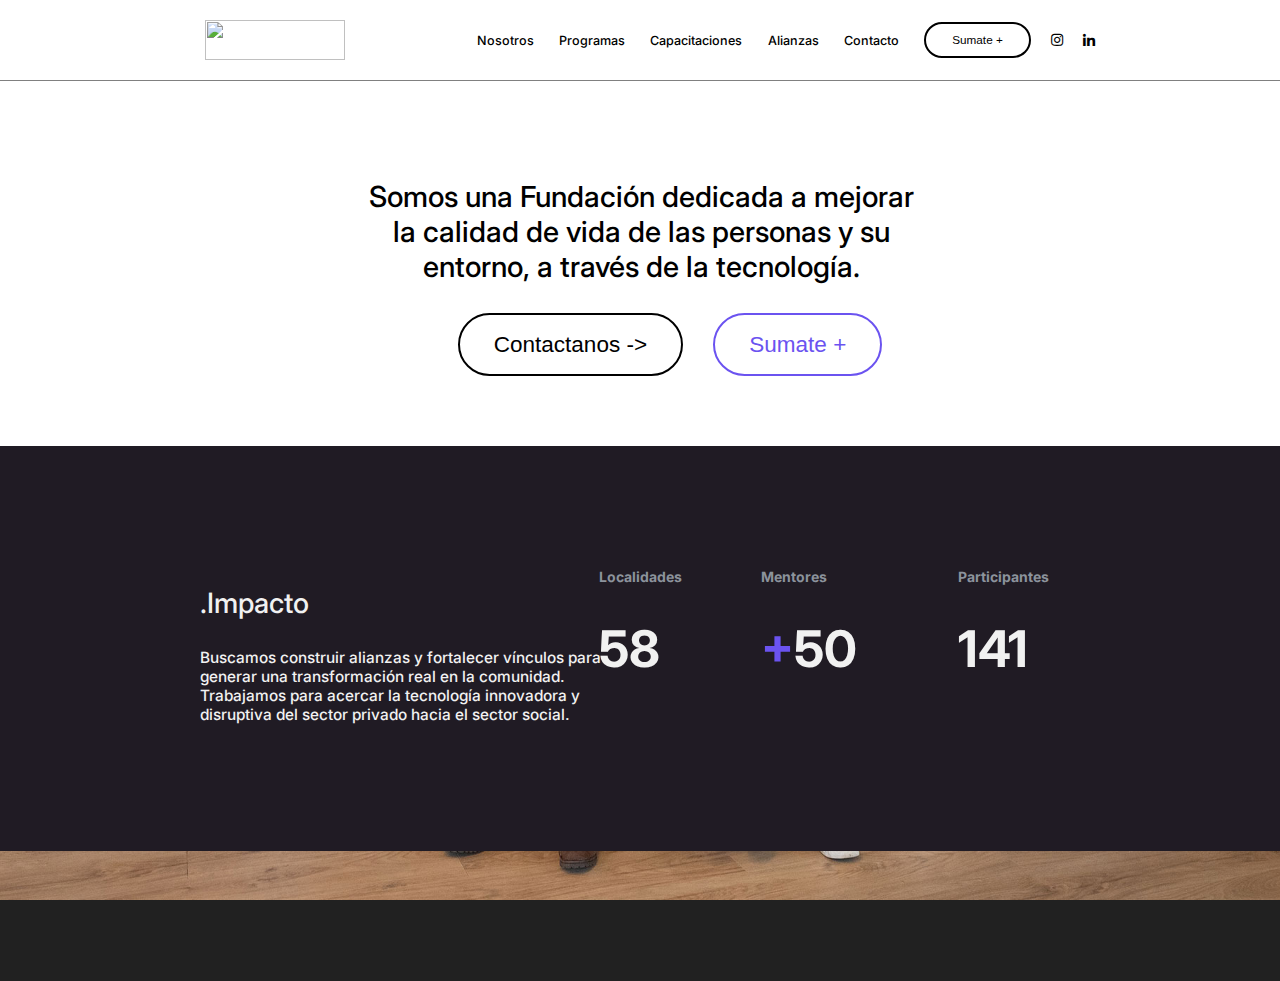
==== commit aacc8aac: "acomodo logo primer texto y botones resolución < a 470px" ====
--- a/maquetacion/index.html
+++ b/maquetacion/index.html
@@ -17,7 +17,7 @@
 </head>
 
 <body class="mybody">
-  <div id="navbar" class="mynavbar">
+  <div id="navbar" class="mynavbar logo375">
     <div id="navbar-left" class="navbar-left">
       <a href="index.html"><img src="technology-with-purpose.svg" class="logo"></a>
 
--- a/maquetacion/styles.css
+++ b/maquetacion/styles.css
@@ -311,6 +311,39 @@
     margin: 0 300px;
 }
 
+/*seccion programas*/
+.program-section{
+    background-color: white;
+    display: flex;
+    align-items: center;
+    color: #000000;
+    padding: 0 8%;
+    }
+    .section-title{
+        height: 100px;
+        background-color: white;
+        padding: 10px;
+    }
+    .program-right{
+        float:left;
+        display: contents;
+    }
+    .program-left{
+        float: right;
+    }
+    /*fin seccion programas*/
+
+
+ 
+
+
+    @media (width < 500px) {
+        .contenedor p {
+            font-size: 0.6em;
+            }
+
+    }
+
 @media (width < 1100px) {
     .navbar-right {
         display: none;
@@ -405,15 +438,30 @@
 .section-title{
     height: 100px;
     background-color: white;
-    border-block-color: red;
     padding: 10px;
 }
 .program-right{
     float:left;
     display: contents;
+    font-weight: 300;
 }
 .program-left{
     float: right;
+    font-size: 0.6em;
+}
+.button-contacto {
+    font-size: 0.7em;
+}
+.img-rounded {
+    
+    
+    z-index: 1;
+    position: relative;
+    vertical-align: middle;
+    max-width: 46%;
+    line-height: 1;
+    margin-left: 5em;
+    display: flex;
 }
 /*fin seccion programas*/
 
@@ -470,4 +518,32 @@
         width: 17em;
         padding:  48px 148px;
        }
-}}+}}
+
+  /*resolucion menor a 470 */
+  @media (width < 470px) {
+    .contenido{
+    height: 193px;
+          
+    }
+    .contenedor p {
+        font-size: 0.8em;
+        padding: 0em 2em;
+
+     }
+     .somos-text{
+        padding: 52px 3px;
+        font-size: 1.8em;
+     }
+      .button-contacto{
+        font-size: 0.5em;
+
+}
+.mynavbar {
+padding: 0px 5px;
+
+
+}
+
+}
+ /*fin resolucion 470*/  